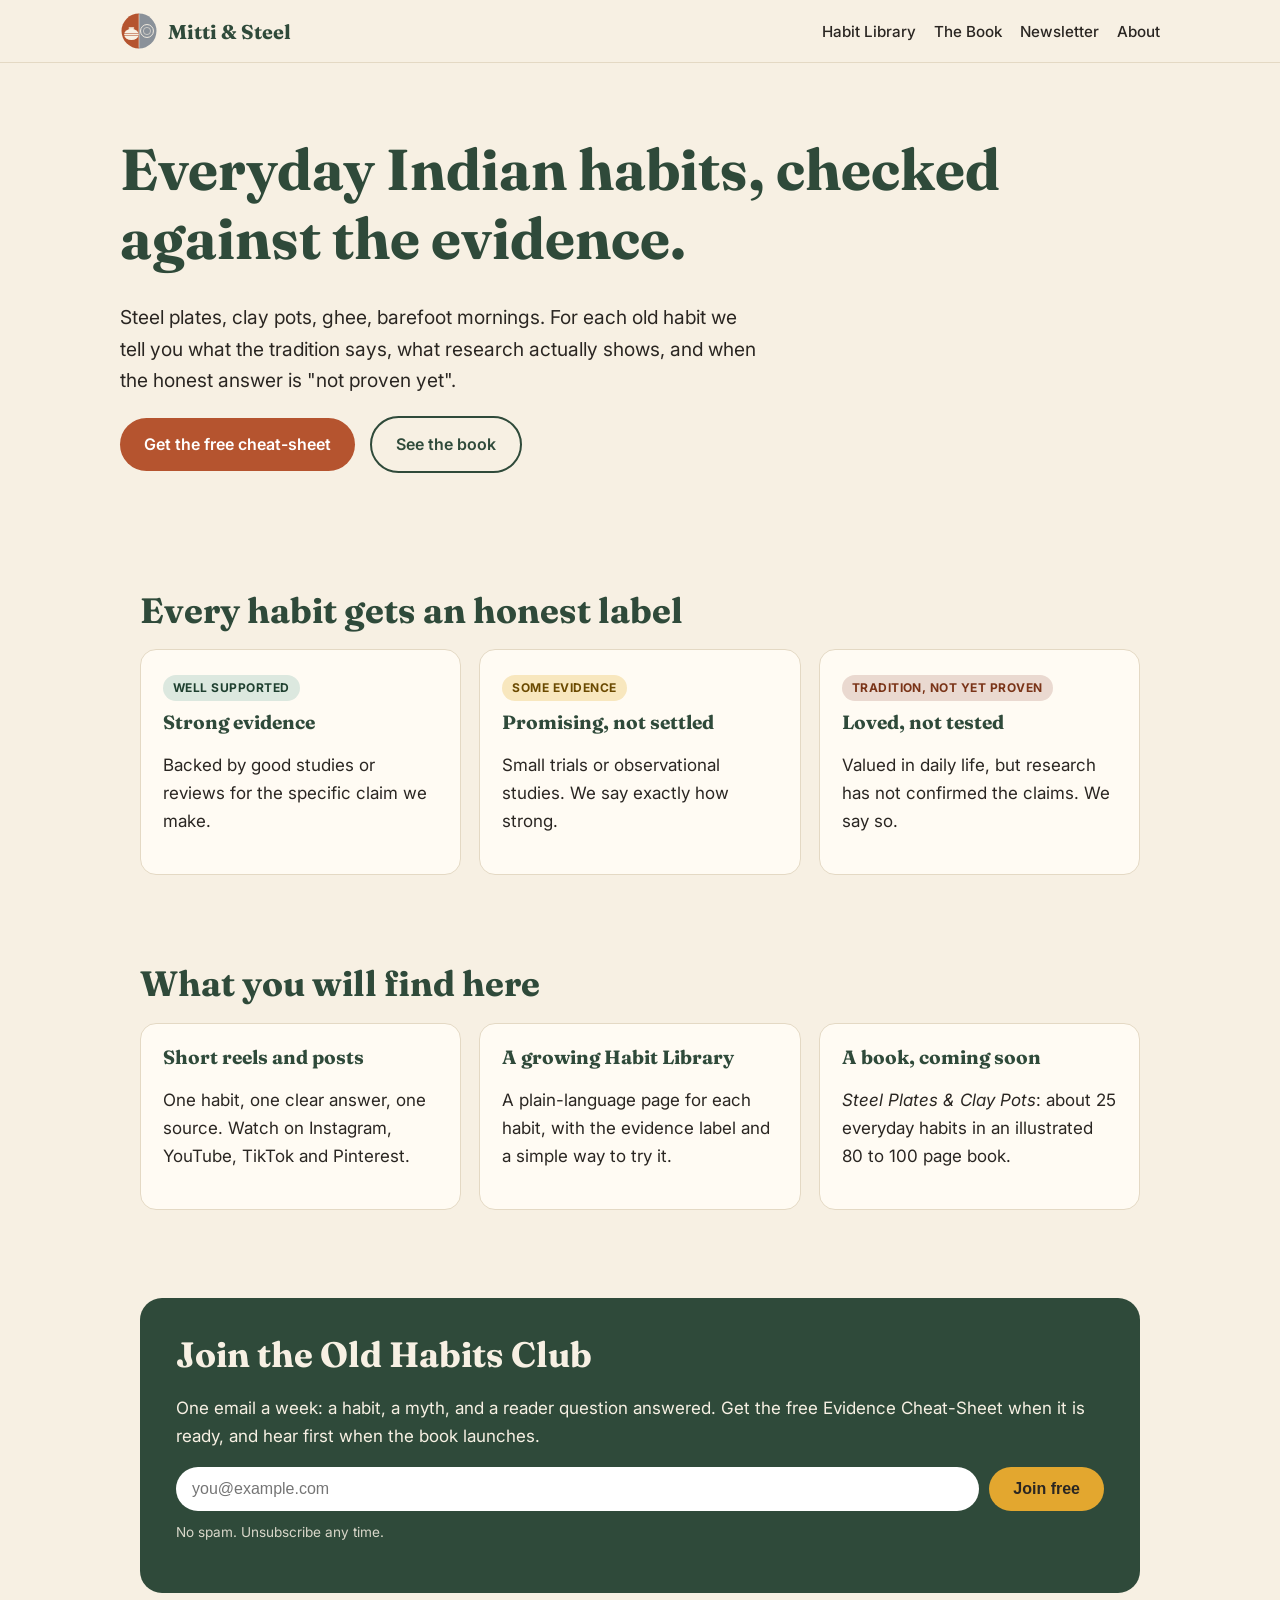
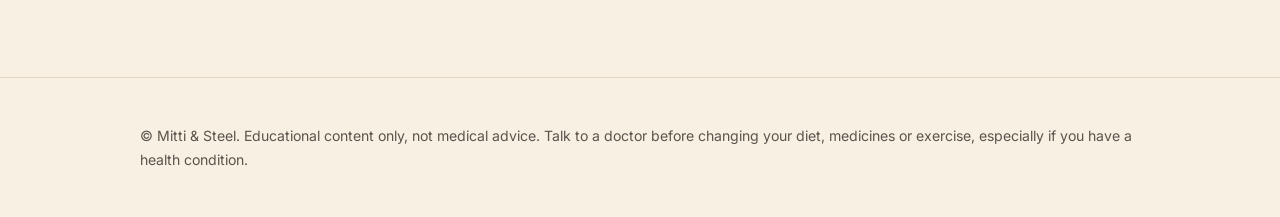
==== index.html @ 36d9d548 "Create index.html" ====
<!DOCTYPE html>
<html lang="en">
<head>
<meta charset="utf-8">
<meta name="viewport" content="width=device-width,initial-scale=1">
<title>Mitti &amp; Steel | Everyday Indian habits, checked against the evidence</title>
<meta name="description" content="Steel plates, clay pots, ghee, barefoot mornings. We look at what Indian tradition says, what research actually shows, and where the answer is not proven yet.">
<link rel="icon" href="logo.svg" type="image/svg+xml">
<link rel="preconnect" href="https://fonts.googleapis.com">
<link href="https://fonts.googleapis.com/css2?family=Fraunces:wght@600;700&family=Inter:wght@400;500;600&display=swap" rel="stylesheet">
<link rel="stylesheet" href="style.css">
</head>
<body>
<header><div class="wrap nav"><a class="brand" href="index.html"><img src="logo.svg" alt="">Mitti &amp; Steel</a>
<nav><a href="habits.html">Habit Library</a><a href="book.html">The Book</a><a href="newsletter.html">Newsletter</a><a href="about.html">About</a></nav></div></header>

<main>
<div class="wrap hero">
  <h1>Everyday Indian habits, checked against the evidence.</h1>
  <p class="lead">Steel plates, clay pots, ghee, barefoot mornings. For each old habit we tell you what the tradition says, what research actually shows, and when the honest answer is "not proven yet".</p>
  <p><a class="btn" href="#join">Get the free cheat-sheet</a> &nbsp; <a class="btn alt" href="book.html">See the book</a></p>
</div>

<section><div class="wrap">
  <h2>Every habit gets an honest label</h2>
  <div class="grid">
    <div class="card"><span class="tag t-well">Well supported</span><h3>Strong evidence</h3><p>Backed by good studies or reviews for the specific claim we make.</p></div>
    <div class="card"><span class="tag t-some">Some evidence</span><h3>Promising, not settled</h3><p>Small trials or observational studies. We say exactly how strong.</p></div>
    <div class="card"><span class="tag t-trad">Tradition, not yet proven</span><h3>Loved, not tested</h3><p>Valued in daily life, but research has not confirmed the claims. We say so.</p></div>
  </div>
</div></section>

<section><div class="wrap">
  <h2>What you will find here</h2>
  <div class="grid">
    <div class="card"><h3>Short reels and posts</h3><p>One habit, one clear answer, one source. Watch on Instagram, YouTube, TikTok and Pinterest.</p></div>
    <div class="card"><h3>A growing Habit Library</h3><p>A plain-language page for each habit, with the evidence label and a simple way to try it.</p></div>
    <div class="card"><h3>A book, coming soon</h3><p><em>Steel Plates &amp; Clay Pots</em>: about 25 everyday habits in an illustrated 80 to 100 page book.</p></div>
  </div>
</div></section>

<section id="join"><div class="wrap">
  <div class="signup">
    <h2>Join the Old Habits Club</h2>
    <p>One email a week: a habit, a myth, and a reader question answered. Get the free Evidence Cheat-Sheet when it is ready, and hear first when the book launches.</p>
    <form class="signup-form"><input type="email" name="email" placeholder="you@example.com" required aria-label="Email address"><button class="btn" type="submit">Join free</button></form>
    <div id="msg"></div>
    <p class="note">No spam. Unsubscribe any time.</p>
  </div>
</div></section>
</main>

<footer><div class="wrap">
  <p>&copy; Mitti &amp; Steel. Educational content only, not medical advice. Talk to a doctor before changing your diet, medicines or exercise, especially if you have a health condition.</p>
</div></footer>
<script src="script.js"></script>
</body>
</html>
---- style.css ----
:root{--cream:#F7F0E3;--terra:#B5542F;--turmeric:#E3A72F;--green:#2F4A3A;--steel:#8A9199;--ink:#2A2622;--card:#FFFBF3;--line:#E4D9C4}
*{box-sizing:border-box}
html{scroll-behavior:smooth}
body{margin:0;background:var(--cream);color:var(--ink);font-family:'Inter',system-ui,sans-serif;line-height:1.65;font-size:17px}
h1,h2,h3{font-family:'Fraunces',Georgia,serif;line-height:1.2;color:var(--green);margin:0 0 .5em}
h1{font-size:clamp(2.2rem,5vw,3.6rem)}
h2{font-size:clamp(1.6rem,3vw,2.2rem)}
a{color:var(--terra)}
.wrap{max-width:1040px;margin:0 auto;padding:0 20px}
header{border-bottom:1px solid var(--line);background:var(--cream);position:sticky;top:0;z-index:5}
.nav{display:flex;align-items:center;justify-content:space-between;gap:16px;padding:12px 0;flex-wrap:wrap}
.brand{display:flex;align-items:center;gap:10px;text-decoration:none;color:var(--green);font-family:'Fraunces',serif;font-weight:700;font-size:1.25rem}
.brand img{width:38px;height:38px}
nav a{margin-left:18px;text-decoration:none;color:var(--ink);font-weight:500;font-size:.95rem}
nav a:hover,nav a.on{color:var(--terra)}
.hero{padding:72px 0 56px}
.hero p.lead{font-size:1.2rem;max-width:640px}
.btn{display:inline-block;background:var(--terra);color:#fff;border:0;padding:13px 24px;border-radius:999px;font-weight:600;font-size:1rem;cursor:pointer;text-decoration:none}
.btn:hover{background:#9c4525}
.btn.alt{background:transparent;color:var(--green);border:2px solid var(--green)}
section{padding:44px 0}
.grid{display:grid;gap:18px;grid-template-columns:repeat(auto-fit,minmax(240px,1fr))}
.card{background:var(--card);border:1px solid var(--line);border-radius:16px;padding:22px}
.card h3{font-size:1.2rem}
.tag{display:inline-block;font-size:.75rem;font-weight:700;letter-spacing:.04em;text-transform:uppercase;padding:3px 10px;border-radius:999px;margin-bottom:10px}
.t-well{background:#DCE8DF;color:#1F4030}
.t-some{background:#F8E7BE;color:#6B4A00}
.t-trad{background:#EAD9D0;color:#7A3418}
.t-wip{background:#E7E9EB;color:#4A5158}
.signup{background:var(--green);color:var(--cream);border-radius:22px;padding:36px}
.signup h2{color:var(--cream)}
.signup form{display:flex;gap:10px;flex-wrap:wrap;margin-top:14px}
.signup input[type=email]{flex:1;min-width:220px;padding:13px 16px;border-radius:999px;border:0;font-size:1rem}
.signup .btn{background:var(--turmeric);color:var(--ink)}
.note{font-size:.85rem;opacity:.85;margin-top:10px}
#msg{margin-top:10px;font-weight:600}
.cover{aspect-ratio:2/3;max-width:300px;background:linear-gradient(160deg,var(--terra),#8E3F20);border-radius:12px;color:var(--cream);padding:28px;display:flex;flex-direction:column;justify-content:space-between;box-shadow:0 12px 30px rgba(0,0,0,.18)}
.cover .t{font-family:'Fraunces',serif;font-size:1.7rem;font-weight:700;line-height:1.15}
.cover .s{font-size:.85rem;opacity:.9}
.two{display:grid;gap:36px;grid-template-columns:1fr;align-items:center}
@media(min-width:760px){.two{grid-template-columns:300px 1fr}}
footer{border-top:1px solid var(--line);padding:32px 0;font-size:.88rem;color:#5b544c;margin-top:40px}
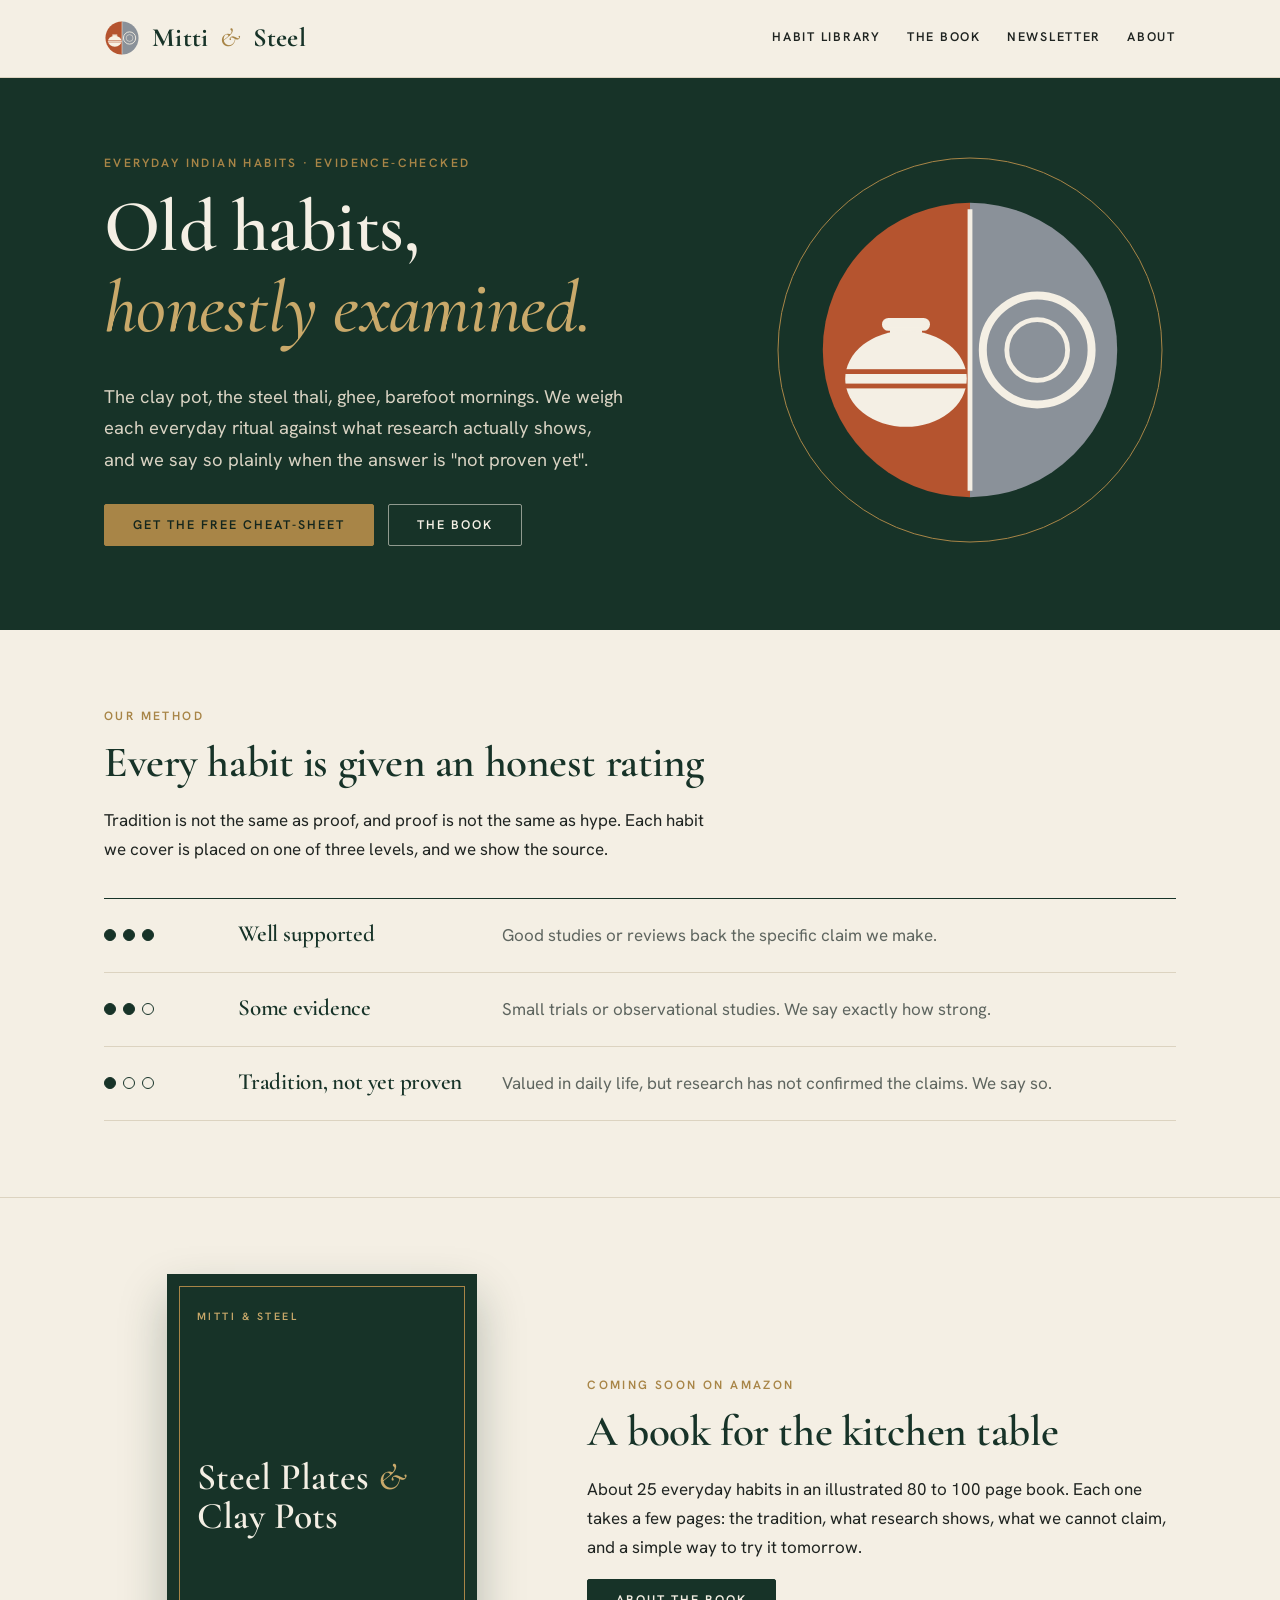
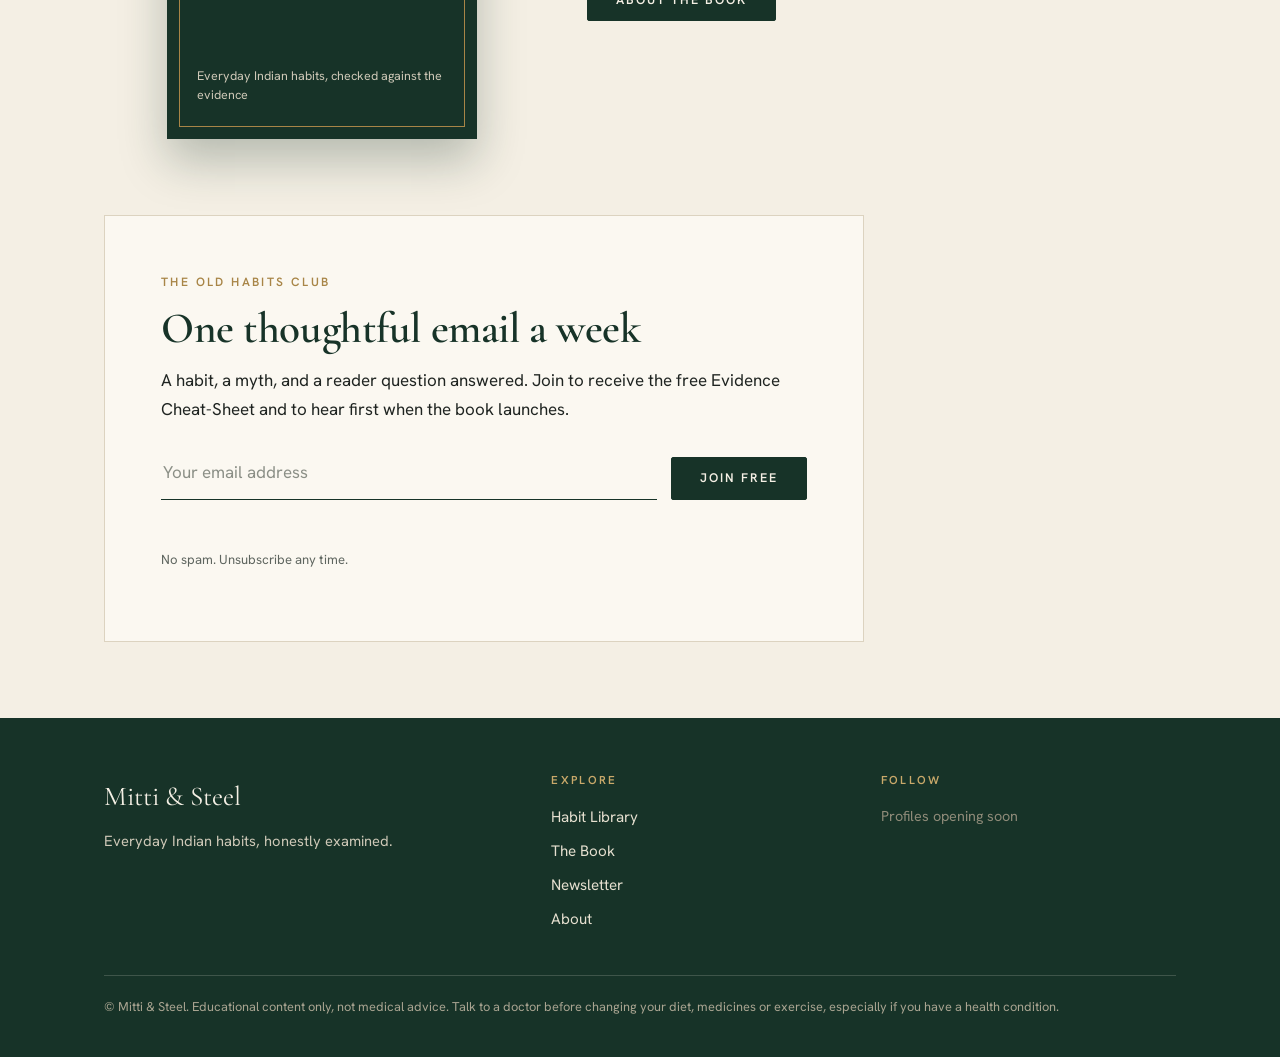
==== commit daf4c64b: "Update index.html" ====
--- a/index.html
+++ b/index.html
@@ -3,56 +3,74 @@
 <head>
 <meta charset="utf-8">
 <meta name="viewport" content="width=device-width,initial-scale=1">
-<title>Mitti &amp; Steel | Everyday Indian habits, checked against the evidence</title>
-<meta name="description" content="Steel plates, clay pots, ghee, barefoot mornings. We look at what Indian tradition says, what research actually shows, and where the answer is not proven yet.">
+<title>Mitti &amp; Steel | Old habits, honestly examined</title>
+<meta name="description" content="Everyday Indian habits, from clay pots to steel thalis, weighed against what research actually shows. Nothing overstated.">
 <link rel="icon" href="logo.svg" type="image/svg+xml">
 <link rel="preconnect" href="https://fonts.googleapis.com">
-<link href="https://fonts.googleapis.com/css2?family=Fraunces:wght@600;700&family=Inter:wght@400;500;600&display=swap" rel="stylesheet">
+<link href="https://fonts.googleapis.com/css2?family=Cormorant+Garamond:ital,wght@0,500;0,600;0,700;1,500&family=Hanken+Grotesk:wght@400;500;600&display=swap" rel="stylesheet">
 <link rel="stylesheet" href="style.css">
 </head>
 <body>
-<header><div class="wrap nav"><a class="brand" href="index.html"><img src="logo.svg" alt="">Mitti &amp; Steel</a>
-<nav><a href="habits.html">Habit Library</a><a href="book.html">The Book</a><a href="newsletter.html">Newsletter</a><a href="about.html">About</a></nav></div></header>
-
+<header id="site-header"></header>
 <main>
-<div class="wrap hero">
-  <h1>Everyday Indian habits, checked against the evidence.</h1>
-  <p class="lead">Steel plates, clay pots, ghee, barefoot mornings. For each old habit we tell you what the tradition says, what research actually shows, and when the honest answer is "not proven yet".</p>
-  <p><a class="btn" href="#join">Get the free cheat-sheet</a> &nbsp; <a class="btn alt" href="book.html">See the book</a></p>
-</div>
+<div class="hero"><div class="wrap">
+  <div>
+    <span class="eyebrow">Everyday Indian habits &middot; Evidence-checked</span>
+    <h1>Old habits, <em>honestly examined.</em></h1>
+    <p class="lead">The clay pot, the steel thali, ghee, barefoot mornings. We weigh each everyday ritual against what research actually shows, and we say so plainly when the answer is "not proven yet".</p>
+    <div class="actions"><a class="btn" href="#join">Get the free cheat-sheet</a><a class="btn alt" href="book.html">The book</a></div>
+  </div>
+  <svg viewBox="0 0 400 400" role="img" aria-label="A clay pot beside a steel plate">
+    <defs><clipPath id="hc"><circle cx="100" cy="100" r="92"/></clipPath></defs>
+    <circle cx="200" cy="200" r="192" fill="none" stroke="#A88547" stroke-width="1"/>
+    <g transform="translate(40 40) scale(1.6)">
+      <g clip-path="url(#hc)"><rect width="100" height="200" fill="#B5542F"/><rect x="100" width="100" height="200" fill="#8A9199"/></g>
+      <rect x="45" y="80" width="30" height="8" rx="4" fill="#F4EFE4"/>
+      <rect x="50" y="86" width="20" height="8" fill="#F4EFE4"/>
+      <ellipse cx="60" cy="118" rx="38" ry="30" fill="#F4EFE4"/>
+      <rect x="20" y="112" width="80" height="3" fill="#B5542F"/>
+      <rect x="20" y="121" width="80" height="3" fill="#B5542F"/>
+      <circle cx="142" cy="100" r="34" fill="none" stroke="#F4EFE4" stroke-width="5"/>
+      <circle cx="142" cy="100" r="19" fill="none" stroke="#F4EFE4" stroke-width="3"/>
+      <line x1="100" y1="12" x2="100" y2="188" stroke="#F4EFE4" stroke-width="3"/>
+    </g>
+  </svg>
+</div></div>
 
 <section><div class="wrap">
-  <h2>Every habit gets an honest label</h2>
-  <div class="grid">
-    <div class="card"><span class="tag t-well">Well supported</span><h3>Strong evidence</h3><p>Backed by good studies or reviews for the specific claim we make.</p></div>
-    <div class="card"><span class="tag t-some">Some evidence</span><h3>Promising, not settled</h3><p>Small trials or observational studies. We say exactly how strong.</p></div>
-    <div class="card"><span class="tag t-trad">Tradition, not yet proven</span><h3>Loved, not tested</h3><p>Valued in daily life, but research has not confirmed the claims. We say so.</p></div>
+  <div class="head"><span class="eyebrow">Our method</span><h2>Every habit is given an honest rating</h2>
+  <p>Tradition is not the same as proof, and proof is not the same as hype. Each habit we cover is placed on one of three levels, and we show the source.</p></div>
+  <div class="scale">
+    <div class="row"><div class="dots"><i class="on"></i><i class="on"></i><i class="on"></i></div><h3>Well supported</h3><p>Good studies or reviews back the specific claim we make.</p></div>
+    <div class="row"><div class="dots"><i class="on"></i><i class="on"></i><i></i></div><h3>Some evidence</h3><p>Small trials or observational studies. We say exactly how strong.</p></div>
+    <div class="row"><div class="dots"><i class="on"></i><i></i><i></i></div><h3>Tradition, not yet proven</h3><p>Valued in daily life, but research has not confirmed the claims. We say so.</p></div>
   </div>
 </div></section>
 
-<section><div class="wrap">
-  <h2>What you will find here</h2>
-  <div class="grid">
-    <div class="card"><h3>Short reels and posts</h3><p>One habit, one clear answer, one source. Watch on Instagram, YouTube, TikTok and Pinterest.</p></div>
-    <div class="card"><h3>A growing Habit Library</h3><p>A plain-language page for each habit, with the evidence label and a simple way to try it.</p></div>
-    <div class="card"><h3>A book, coming soon</h3><p><em>Steel Plates &amp; Clay Pots</em>: about 25 everyday habits in an illustrated 80 to 100 page book.</p></div>
+<hr class="rule">
+
+<section><div class="wrap split">
+  <div class="cover"><div class="k">Mitti &amp; Steel</div><div class="t">Steel Plates <em>&amp;</em> Clay Pots</div><div><div class="s">Everyday Indian habits, checked against the evidence</div></div></div>
+  <div>
+    <span class="eyebrow">Coming soon on Amazon</span>
+    <h2>A book for the kitchen table</h2>
+    <p>About 25 everyday habits in an illustrated 80 to 100 page book. Each one takes a few pages: the tradition, what research shows, what we cannot claim, and a simple way to try it tomorrow.</p>
+    <p><a class="btn dark" href="book.html">About the book</a></p>
   </div>
 </div></section>
 
-<section id="join"><div class="wrap">
-  <div class="signup">
-    <h2>Join the Old Habits Club</h2>
-    <p>One email a week: a habit, a myth, and a reader question answered. Get the free Evidence Cheat-Sheet when it is ready, and hear first when the book launches.</p>
-    <form class="signup-form"><input type="email" name="email" placeholder="you@example.com" required aria-label="Email address"><button class="btn" type="submit">Join free</button></form>
+<section id="join" style="padding-top:0"><div class="wrap">
+  <div class="letter">
+    <span class="eyebrow">The Old Habits Club</span>
+    <h2>One thoughtful email a week</h2>
+    <p>A habit, a myth, and a reader question answered. Join to receive the free Evidence Cheat-Sheet and to hear first when the book launches.</p>
+    <form class="signup-form"><input type="email" id="email-home" name="email" placeholder="Your email address" required aria-label="Email address"><button class="btn dark" type="submit">Join free</button></form>
     <div id="msg"></div>
     <p class="note">No spam. Unsubscribe any time.</p>
   </div>
 </div></section>
 </main>
-
-<footer><div class="wrap">
-  <p>&copy; Mitti &amp; Steel. Educational content only, not medical advice. Talk to a doctor before changing your diet, medicines or exercise, especially if you have a health condition.</p>
-</div></footer>
+<footer id="site-footer"></footer>
 <script src="script.js"></script>
 </body>
 </html>
--- a/style.css
+++ b/style.css
@@ -1,42 +1,108 @@
-:root{--cream:#F7F0E3;--terra:#B5542F;--turmeric:#E3A72F;--green:#2F4A3A;--steel:#8A9199;--ink:#2A2622;--card:#FFFBF3;--line:#E4D9C4}
+:root{--ivory:#F4EFE4;--paper:#FBF8F1;--green:#173328;--green2:#22453A;--brass:#A88547;--brass2:#C9A96A;--terra:#B5542F;--steel:#8A9199;--ink:#1F2421;--muted:#5E655F;--line:#DCD3C0}
 *{box-sizing:border-box}
 html{scroll-behavior:smooth}
-body{margin:0;background:var(--cream);color:var(--ink);font-family:'Inter',system-ui,sans-serif;line-height:1.65;font-size:17px}
-h1,h2,h3{font-family:'Fraunces',Georgia,serif;line-height:1.2;color:var(--green);margin:0 0 .5em}
-h1{font-size:clamp(2.2rem,5vw,3.6rem)}
-h2{font-size:clamp(1.6rem,3vw,2.2rem)}
+body{margin:0;background:var(--ivory);color:var(--ink);font-family:'Hanken Grotesk',system-ui,sans-serif;font-size:17px;line-height:1.7;-webkit-font-smoothing:antialiased}
+h1,h2,h3{font-family:'Cormorant Garamond',Georgia,serif;font-weight:600;line-height:1.1;letter-spacing:-.01em;color:var(--green);margin:0 0 .45em;text-wrap:balance}
+h1{font-size:clamp(2.6rem,6vw,4.6rem)}
+h2{font-size:clamp(1.9rem,3.6vw,2.7rem)}
+h3{font-size:1.5rem}
+p{margin:0 0 1em;max-width:62ch}
 a{color:var(--terra)}
-.wrap{max-width:1040px;margin:0 auto;padding:0 20px}
-header{border-bottom:1px solid var(--line);background:var(--cream);position:sticky;top:0;z-index:5}
-.nav{display:flex;align-items:center;justify-content:space-between;gap:16px;padding:12px 0;flex-wrap:wrap}
-.brand{display:flex;align-items:center;gap:10px;text-decoration:none;color:var(--green);font-family:'Fraunces',serif;font-weight:700;font-size:1.25rem}
-.brand img{width:38px;height:38px}
-nav a{margin-left:18px;text-decoration:none;color:var(--ink);font-weight:500;font-size:.95rem}
-nav a:hover,nav a.on{color:var(--terra)}
-.hero{padding:72px 0 56px}
-.hero p.lead{font-size:1.2rem;max-width:640px}
-.btn{display:inline-block;background:var(--terra);color:#fff;border:0;padding:13px 24px;border-radius:999px;font-weight:600;font-size:1rem;cursor:pointer;text-decoration:none}
-.btn:hover{background:#9c4525}
-.btn.alt{background:transparent;color:var(--green);border:2px solid var(--green)}
-section{padding:44px 0}
-.grid{display:grid;gap:18px;grid-template-columns:repeat(auto-fit,minmax(240px,1fr))}
-.card{background:var(--card);border:1px solid var(--line);border-radius:16px;padding:22px}
-.card h3{font-size:1.2rem}
-.tag{display:inline-block;font-size:.75rem;font-weight:700;letter-spacing:.04em;text-transform:uppercase;padding:3px 10px;border-radius:999px;margin-bottom:10px}
-.t-well{background:#DCE8DF;color:#1F4030}
-.t-some{background:#F8E7BE;color:#6B4A00}
-.t-trad{background:#EAD9D0;color:#7A3418}
-.t-wip{background:#E7E9EB;color:#4A5158}
-.signup{background:var(--green);color:var(--cream);border-radius:22px;padding:36px}
-.signup h2{color:var(--cream)}
-.signup form{display:flex;gap:10px;flex-wrap:wrap;margin-top:14px}
-.signup input[type=email]{flex:1;min-width:220px;padding:13px 16px;border-radius:999px;border:0;font-size:1rem}
-.signup .btn{background:var(--turmeric);color:var(--ink)}
-.note{font-size:.85rem;opacity:.85;margin-top:10px}
-#msg{margin-top:10px;font-weight:600}
-.cover{aspect-ratio:2/3;max-width:300px;background:linear-gradient(160deg,var(--terra),#8E3F20);border-radius:12px;color:var(--cream);padding:28px;display:flex;flex-direction:column;justify-content:space-between;box-shadow:0 12px 30px rgba(0,0,0,.18)}
-.cover .t{font-family:'Fraunces',serif;font-size:1.7rem;font-weight:700;line-height:1.15}
-.cover .s{font-size:.85rem;opacity:.9}
-.two{display:grid;gap:36px;grid-template-columns:1fr;align-items:center}
-@media(min-width:760px){.two{grid-template-columns:300px 1fr}}
-footer{border-top:1px solid var(--line);padding:32px 0;font-size:.88rem;color:#5b544c;margin-top:40px}
+img{max-width:100%}
+.wrap{max-width:1120px;margin:0 auto;padding-inline:24px}
+.eyebrow{display:block;font-size:.75rem;font-weight:600;letter-spacing:.2em;text-transform:uppercase;color:var(--brass);margin-bottom:1.1em}
+.rule{border:0;border-top:1px solid var(--line);margin:0}
+
+/* header */
+#site-header{background:var(--ivory);border-bottom:1px solid var(--line);position:sticky;top:0;z-index:10}
+.nav{display:flex;align-items:center;justify-content:space-between;gap:12px 28px;padding-block:16px;flex-wrap:wrap}
+.brand{display:flex;align-items:center;gap:12px;text-decoration:none;color:var(--green);font-family:'Cormorant Garamond',serif;font-weight:700;font-size:1.65rem;letter-spacing:.01em}
+.brand img{width:36px;height:36px}
+.brand em{font-style:italic;font-weight:500;color:var(--brass)}
+.nav nav{display:flex;gap:26px;flex-wrap:wrap}
+.nav nav a{text-decoration:none;color:var(--ink);font-size:.78rem;font-weight:600;letter-spacing:.14em;text-transform:uppercase;padding-block:4px;border-bottom:1px solid transparent}
+.nav nav a:hover,.nav nav a.on{color:var(--terra);border-bottom-color:var(--terra)}
+
+/* buttons */
+.btn{display:inline-block;background:var(--brass);color:#14261D;border:1px solid var(--brass);padding:14px 28px;font:600 .78rem/1 'Hanken Grotesk',sans-serif;letter-spacing:.16em;text-transform:uppercase;text-decoration:none;cursor:pointer;border-radius:2px}
+.btn:hover{background:var(--brass2);border-color:var(--brass2)}
+.btn.alt{background:transparent;color:var(--ivory);border-color:rgba(244,239,228,.55)}
+.btn.alt:hover{border-color:var(--ivory);background:rgba(244,239,228,.08)}
+.btn.dark{background:var(--green);color:var(--ivory);border-color:var(--green)}
+.btn.dark:hover{background:var(--green2)}
+a:focus-visible,button:focus-visible,input:focus-visible{outline:2px solid var(--terra);outline-offset:3px}
+
+/* hero */
+.hero{background:var(--green);color:var(--ivory);overflow:hidden}
+.hero .wrap{display:grid;gap:40px;grid-template-columns:1fr;align-items:center;padding-block:72px 80px}
+@media(min-width:860px){.hero .wrap{grid-template-columns:1.2fr .8fr}}
+.hero h1{color:var(--ivory)}
+.hero h1 em{font-style:italic;color:var(--brass2);font-weight:500}
+.hero p.lead{font-size:1.15rem;color:#D9D3C3;max-width:52ch}
+.hero .actions{display:flex;gap:14px;flex-wrap:wrap;margin-top:28px}
+.hero svg{width:100%;max-width:400px;justify-self:center;height:auto}
+
+/* sections */
+section{padding-block:76px}
+.head{margin-bottom:34px}
+.split{display:grid;gap:48px;grid-template-columns:1fr;align-items:center}
+@media(min-width:860px){.split{grid-template-columns:.85fr 1.15fr}}
+
+/* evidence scale */
+.scale{border-top:1px solid var(--green)}
+.row{display:grid;grid-template-columns:auto 1fr;gap:6px 24px;padding:22px 0;border-bottom:1px solid var(--line);align-items:baseline}
+@media(min-width:700px){.row{grid-template-columns:110px 240px 1fr}}
+.dots{display:flex;gap:7px;align-items:center}
+.dots i{width:12px;height:12px;border-radius:50%;border:1.5px solid var(--green);display:inline-block}
+.dots i.on{background:var(--green)}
+.row h3{margin:0;font-size:1.45rem}
+.row p{margin:0;color:var(--muted)}
+
+/* book */
+.cover{position:relative;aspect-ratio:2/3;width:100%;max-width:310px;background:var(--green);color:var(--ivory);padding:34px 30px;display:flex;flex-direction:column;justify-content:space-between;box-shadow:0 22px 44px rgba(23,51,40,.28);justify-self:center}
+.cover::before{content:"";position:absolute;inset:12px;border:1px solid var(--brass);pointer-events:none}
+.cover .k{font-size:.66rem;letter-spacing:.24em;text-transform:uppercase;color:var(--brass2);font-weight:600}
+.cover .t{font-family:'Cormorant Garamond',serif;font-size:2.35rem;line-height:1.02;font-weight:600}
+.cover .t em{color:var(--brass2);font-weight:500}
+.cover .s{font-size:.78rem;color:#CFC9B8;line-height:1.5}
+.cover img{width:54px;height:54px}
+.list{list-style:none;padding:0;margin:0 0 1.4em;border-top:1px solid var(--line)}
+.list li{padding:12px 0;border-bottom:1px solid var(--line)}
+
+/* letter / signup */
+.letter{background:var(--paper);border:1px solid var(--line);padding:clamp(28px,5vw,56px);max-width:760px}
+.letter h2{margin-bottom:.3em}
+.letter form{display:flex;gap:14px;flex-wrap:wrap;margin-top:22px;align-items:flex-end}
+.letter input[type=email]{flex:1;min-width:230px;background:transparent;border:0;border-bottom:1px solid var(--green);padding:12px 2px;font:inherit;color:var(--ink);border-radius:0}
+.letter input[type=email]::placeholder{color:#8B8F86}
+.note{font-size:.82rem;color:var(--muted);margin-top:14px}
+#msg{margin-top:12px;font-weight:600;color:var(--terra);min-height:1.4em}
+
+/* habit list */
+.hgroup{margin-bottom:46px}
+.hgroup h2{font-size:1.9rem;border-bottom:1px solid var(--green);padding-bottom:10px;margin-bottom:0}
+.hlist{list-style:none;margin:0;padding:0;columns:1;column-gap:48px}
+@media(min-width:800px){.hlist{columns:2}}
+.hlist li{display:flex;justify-content:space-between;gap:16px;align-items:baseline;padding:13px 0;border-bottom:1px solid var(--line);break-inside:avoid}
+.hlist .st{font-size:.68rem;letter-spacing:.14em;text-transform:uppercase;color:var(--brass);font-weight:600;white-space:nowrap}
+
+/* inner pages */
+.page-head{padding-block:64px 36px;border-bottom:1px solid var(--line)}
+.page-head p.lead{font-size:1.2rem;color:var(--muted);max-width:56ch}
+.prose{max-width:66ch}
+.prose h2{margin-top:1.6em}
+.prose ol{padding-left:1.2em}
+.prose li{margin-bottom:.5em}
+.quote{font-family:'Cormorant Garamond',serif;font-style:italic;font-size:clamp(1.6rem,3vw,2.2rem);line-height:1.25;color:var(--green);border-left:2px solid var(--brass);padding-left:22px;margin:1.6em 0;max-width:30ch}
+
+/* footer */
+#site-footer{background:var(--green);color:#CFC9B8;padding-block:56px 32px;margin-top:0}
+#site-footer .cols{display:grid;gap:34px;grid-template-columns:1fr}
+@media(min-width:760px){#site-footer .cols{grid-template-columns:1.4fr 1fr 1fr}}
+#site-footer h4{font:600 .72rem/1 'Hanken Grotesk',sans-serif;letter-spacing:.2em;text-transform:uppercase;color:var(--brass2);margin:0 0 16px}
+#site-footer a{color:#E6E0D0;text-decoration:none;display:block;padding:4px 0;font-size:.95rem}
+#site-footer a:hover{color:var(--brass2)}
+#site-footer .fb{font-family:'Cormorant Garamond',serif;font-size:1.7rem;color:var(--ivory);margin-bottom:8px}
+#site-footer p{font-size:.92rem;margin:0 0 8px}
+#site-footer .fine{border-top:1px solid rgba(244,239,228,.18);margin-top:38px;padding-top:20px;font-size:.8rem;color:#A9A491;max-width:none}
+.soon{color:#8F8B79;font-size:.9rem}
